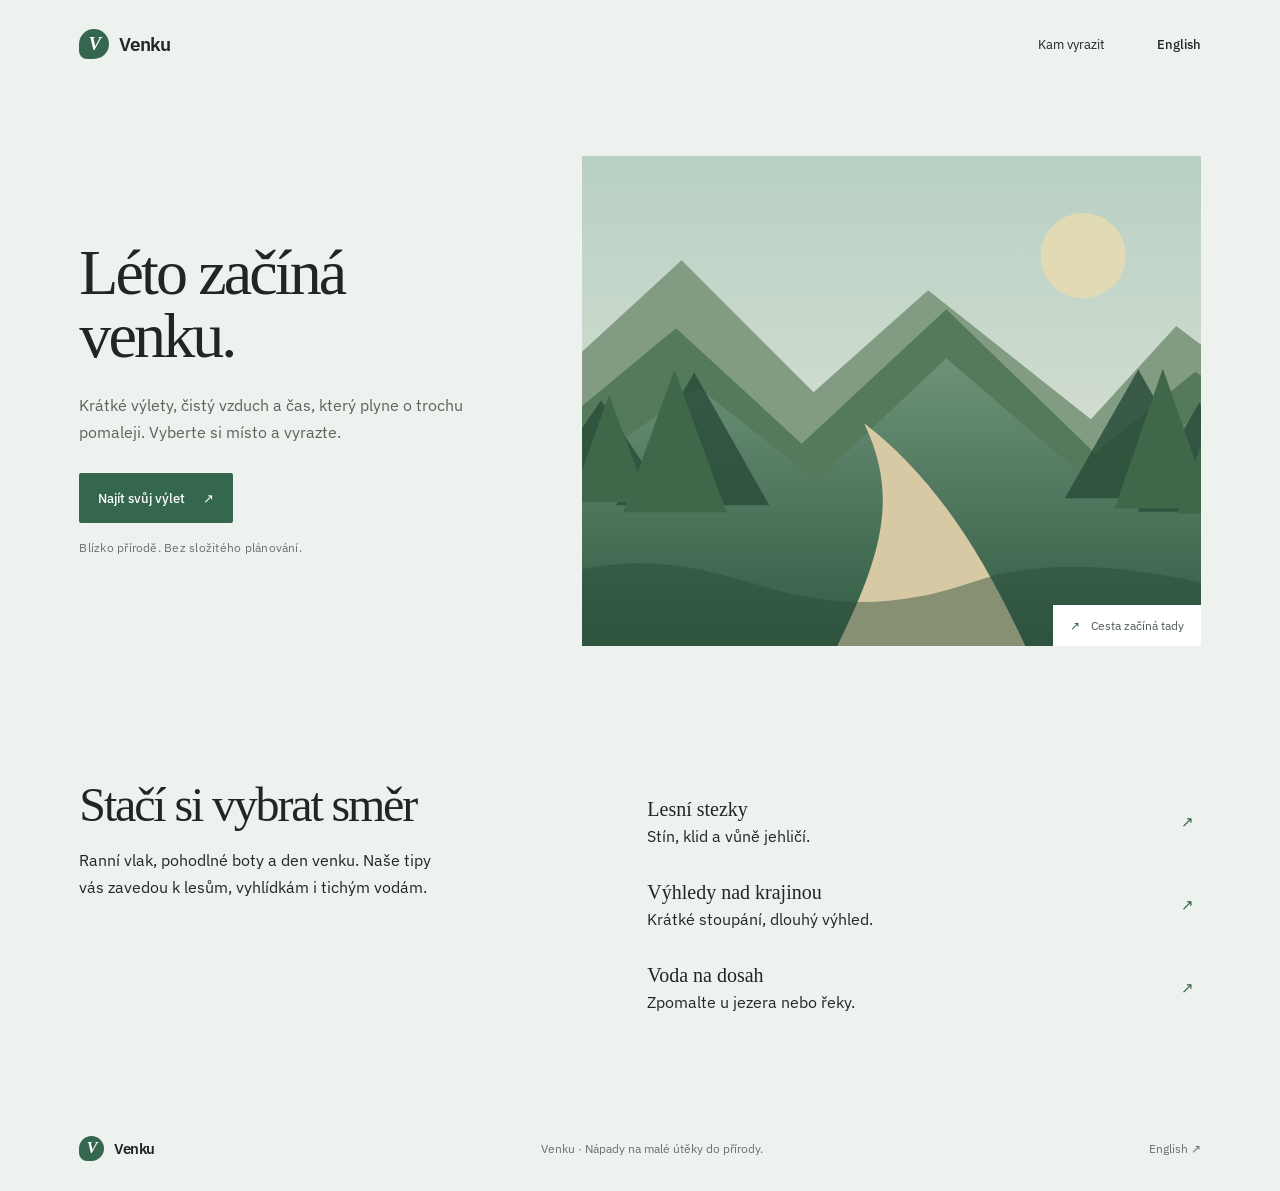
==== prod/index.html @ 4c73d159 "Deploy prod from f54c5ef792f4e6c6436ff315a75f178e300384d8" ====
<!doctype html>
<html lang="cs">
  <head>
    <meta charset="UTF-8" />
    <meta name="viewport" content="width=device-width, initial-scale=1.0" />
    <meta name="theme-color" content="#edf2ee" />
    <meta name="description" content="Venku — fictional campaign site" />
    <title>Venku</title>
    <script type="module" crossorigin src="./assets/index-21YG-1aD.js"></script>
    <link rel="stylesheet" crossorigin href="./assets/index-Dh8BzsJk.css">
  </head>
  <body>
    <div id="root"></div>
  </body>
</html>
---- prod/assets/index-Dh8BzsJk.css ----
@font-face{font-family:IBM Plex Sans;font-style:normal;font-display:swap;font-weight:400;src:url(./ibm-plex-sans-cyrillic-ext-400-normal-g30qAdWV.woff2)format("woff2"),url(./ibm-plex-sans-cyrillic-ext-400-normal-Dsrv2Tcn.woff)format("woff");unicode-range:U+460-52F,U+1C80-1C8A,U+20B4,U+2DE0-2DFF,U+A640-A69F,U+FE2E-FE2F}@font-face{font-family:IBM Plex Sans;font-style:normal;font-display:swap;font-weight:400;src:url(./ibm-plex-sans-cyrillic-400-normal-DZqxrq2p.woff2)format("woff2"),url(./ibm-plex-sans-cyrillic-400-normal-BTotfTJu.woff)format("woff");unicode-range:U+301,U+400-45F,U+490-491,U+4B0-4B1,U+2116}@font-face{font-family:IBM Plex Sans;font-style:normal;font-display:swap;font-weight:400;src:url(./ibm-plex-sans-greek-400-normal-_efipK4i.woff2)format("woff2"),url(./ibm-plex-sans-greek-400-normal-D9ESIMu3.woff)format("woff");unicode-range:U+370-377,U+37A-37F,U+384-38A,U+38C,U+38E-3A1,U+3A3-3FF}@font-face{font-family:IBM Plex Sans;font-style:normal;font-display:swap;font-weight:400;src:url(./ibm-plex-sans-vietnamese-400-normal-DG4YqDda.woff2)format("woff2"),url(./ibm-plex-sans-vietnamese-400-normal-fK1oJ5dG.woff)format("woff");unicode-range:U+102-103,U+110-111,U+128-129,U+168-169,U+1A0-1A1,U+1AF-1B0,U+300-301,U+303-304,U+308-309,U+323,U+329,U+1EA0-1EF9,U+20AB}@font-face{font-family:IBM Plex Sans;font-style:normal;font-display:swap;font-weight:400;src:url(./ibm-plex-sans-latin-ext-400-normal-C5H60-Va.woff2)format("woff2"),url(./ibm-plex-sans-latin-ext-400-normal-RBey6euL.woff)format("woff");unicode-range:U+100-2BA,U+2BD-2C5,U+2C7-2CC,U+2CE-2D7,U+2DD-2FF,U+304,U+308,U+329,U+1D00-1DBF,U+1E00-1E9F,U+1EF2-1EFF,U+2020,U+20A0-20AB,U+20AD-20C0,U+2113,U+2C60-2C7F,U+A720-A7FF}@font-face{font-family:IBM Plex Sans;font-style:normal;font-display:swap;font-weight:400;src:url(./ibm-plex-sans-latin-400-normal-CDDApCn2.woff2)format("woff2"),url(./ibm-plex-sans-latin-400-normal-CYLoc0-x.woff)format("woff");unicode-range:U+??,U+131,U+152-153,U+2BB-2BC,U+2C6,U+2DA,U+2DC,U+304,U+308,U+329,U+2000-206F,U+20AC,U+2122,U+2191,U+2193,U+2212,U+2215,U+FEFF,U+FFFD}@font-face{font-family:IBM Plex Sans;font-style:normal;font-display:swap;font-weight:500;src:url(./ibm-plex-sans-cyrillic-ext-500-normal-Cs5J6C77.woff2)format("woff2"),url(./ibm-plex-sans-cyrillic-ext-500-normal-DB5PtV2g.woff)format("woff");unicode-range:U+460-52F,U+1C80-1C8A,U+20B4,U+2DE0-2DFF,U+A640-A69F,U+FE2E-FE2F}@font-face{font-family:IBM Plex Sans;font-style:normal;font-display:swap;font-weight:500;src:url(./ibm-plex-sans-cyrillic-500-normal-CocWQlwt.woff2)format("woff2"),url(./ibm-plex-sans-cyrillic-500-normal-ByOcLdNv.woff)format("woff");unicode-range:U+301,U+400-45F,U+490-491,U+4B0-4B1,U+2116}@font-face{font-family:IBM Plex Sans;font-style:normal;font-display:swap;font-weight:500;src:url(./ibm-plex-sans-greek-500-normal-JMMifIXV.woff2)format("woff2"),url(./ibm-plex-sans-greek-500-normal-CuWXN6rf.woff)format("woff");unicode-range:U+370-377,U+37A-37F,U+384-38A,U+38C,U+38E-3A1,U+3A3-3FF}@font-face{font-family:IBM Plex Sans;font-style:normal;font-display:swap;font-weight:500;src:url(./ibm-plex-sans-vietnamese-500-normal-e4dixQRQ.woff2)format("woff2"),url(./ibm-plex-sans-vietnamese-500-normal-BEb3_waV.woff)format("woff");unicode-range:U+102-103,U+110-111,U+128-129,U+168-169,U+1A0-1A1,U+1AF-1B0,U+300-301,U+303-304,U+308-309,U+323,U+329,U+1EA0-1EF9,U+20AB}@font-face{font-family:IBM Plex Sans;font-style:normal;font-display:swap;font-weight:500;src:url(./ibm-plex-sans-latin-ext-500-normal-DakdToA3.woff2)format("woff2"),url(./ibm-plex-sans-latin-ext-500-normal-D0aIdm-b.woff)format("woff");unicode-range:U+100-2BA,U+2BD-2C5,U+2C7-2CC,U+2CE-2D7,U+2DD-2FF,U+304,U+308,U+329,U+1D00-1DBF,U+1E00-1E9F,U+1EF2-1EFF,U+2020,U+20A0-20AB,U+20AD-20C0,U+2113,U+2C60-2C7F,U+A720-A7FF}@font-face{font-family:IBM Plex Sans;font-style:normal;font-display:swap;font-weight:500;src:url(./ibm-plex-sans-latin-500-normal-6ng42L7E.woff2)format("woff2"),url(./ibm-plex-sans-latin-500-normal-BgVn5rGT.woff)format("woff");unicode-range:U+??,U+131,U+152-153,U+2BB-2BC,U+2C6,U+2DA,U+2DC,U+304,U+308,U+329,U+2000-206F,U+20AC,U+2122,U+2191,U+2193,U+2212,U+2215,U+FEFF,U+FFFD}@font-face{font-family:IBM Plex Sans;font-style:normal;font-display:swap;font-weight:600;src:url(./ibm-plex-sans-cyrillic-ext-600-normal-DUMzJB7m.woff2)format("woff2"),url(./ibm-plex-sans-cyrillic-ext-600-normal-Bz0x94Yp.woff)format("woff");unicode-range:U+460-52F,U+1C80-1C8A,U+20B4,U+2DE0-2DFF,U+A640-A69F,U+FE2E-FE2F}@font-face{font-family:IBM Plex Sans;font-style:normal;font-display:swap;font-weight:600;src:url(./ibm-plex-sans-cyrillic-600-normal-71GNu3SW.woff2)format("woff2"),url(./ibm-plex-sans-cyrillic-600-normal-BGq0mW3O.woff)format("woff");unicode-range:U+301,U+400-45F,U+490-491,U+4B0-4B1,U+2116}@font-face{font-family:IBM Plex Sans;font-style:normal;font-display:swap;font-weight:600;src:url(./ibm-plex-sans-greek-600-normal-DzTrcv_p.woff2)format("woff2"),url(./ibm-plex-sans-greek-600-normal-D-CqTdkO.woff)format("woff");unicode-range:U+370-377,U+37A-37F,U+384-38A,U+38C,U+38E-3A1,U+3A3-3FF}@font-face{font-family:IBM Plex Sans;font-style:normal;font-display:swap;font-weight:600;src:url(./ibm-plex-sans-vietnamese-600-normal-DpPYBSTl.woff2)format("woff2"),url(./ibm-plex-sans-vietnamese-600-normal-DgdngZtN.woff)format("woff");unicode-range:U+102-103,U+110-111,U+128-129,U+168-169,U+1A0-1A1,U+1AF-1B0,U+300-301,U+303-304,U+308-309,U+323,U+329,U+1EA0-1EF9,U+20AB}@font-face{font-family:IBM Plex Sans;font-style:normal;font-display:swap;font-weight:600;src:url(./ibm-plex-sans-latin-ext-600-normal-DOrvGEcy.woff2)format("woff2"),url(./ibm-plex-sans-latin-ext-600-normal-DIrixKbi.woff)format("woff");unicode-range:U+100-2BA,U+2BD-2C5,U+2C7-2CC,U+2CE-2D7,U+2DD-2FF,U+304,U+308,U+329,U+1D00-1DBF,U+1E00-1E9F,U+1EF2-1EFF,U+2020,U+20A0-20AB,U+20AD-20C0,U+2113,U+2C60-2C7F,U+A720-A7FF}@font-face{font-family:IBM Plex Sans;font-style:normal;font-display:swap;font-weight:600;src:url(./ibm-plex-sans-latin-600-normal-CuJfVYMP.woff2)format("woff2"),url(./ibm-plex-sans-latin-600-normal-Cu4Hd6ag.woff)format("woff");unicode-range:U+??,U+131,U+152-153,U+2BB-2BC,U+2C6,U+2DA,U+2DC,U+304,U+308,U+329,U+2000-206F,U+20AC,U+2122,U+2191,U+2193,U+2212,U+2215,U+FEFF,U+FFFD}:root{color:#202723;font-synthesis:none;text-rendering:optimizelegibility;--ink:#202723;--muted:#68736d;--ground:#edf2ee;--accent:#35674e;--accent-dark:#234b37;--line:#dfe7e1;background:#edf2ee;font-family:IBM Plex Sans,sans-serif}*{box-sizing:border-box}html{scroll-behavior:smooth}body{min-width:320px;margin:0}a{color:inherit}a:focus-visible{outline-offset:4px;outline:3px solid #7aa789}.site-shell{max-width:1440px;margin:0 auto;padding:0 6.2vw}.site-header{justify-content:space-between;align-items:center;min-height:88px;display:flex}.wordmark{letter-spacing:-.04em;align-items:center;gap:10px;font-size:19px;font-weight:600;text-decoration:none;display:inline-flex}.wordmark-mark{background:var(--accent);color:#fff;border-radius:50% 50% 50% 8px;place-items:center;width:30px;height:30px;font-family:Georgia,serif;font-size:19px;font-style:italic;display:grid}.site-header nav{align-items:center;gap:34px;font-size:13px;display:flex}.site-header nav a{text-decoration:none}.site-header nav a:hover,.footer-language:hover{color:var(--accent)}.language-link{padding-left:18px;font-weight:500}.hero{grid-template-columns:minmax(320px,.8fr) minmax(400px,1.2fr);align-items:center;gap:7vw;padding:68px 0 82px;display:grid}.hero-copy{padding:22px 0 28px}h1,h2{letter-spacing:-.045em;margin:0;font-family:Georgia,Times New Roman,serif;font-weight:400}h1{max-width:620px;font-size:clamp(44px,5vw,64px);line-height:.99}.intro{color:#59645d;max-width:420px;margin:24px 0 27px;font-size:16px;line-height:1.7}.primary-link{color:#fff;background:var(--accent);border-radius:2px;align-items:center;gap:18px;min-height:50px;padding:0 19px;font-size:13px;font-weight:500;text-decoration:none;transition:background .18s,transform .18s;display:inline-flex}.primary-link:hover{background:var(--accent-dark);transform:translateY(-2px)}.small-note{color:var(--muted);letter-spacing:.02em;margin:17px 0 0;font-size:12px}.hero-image{margin:0;position:relative}.hero-image img{object-fit:cover;width:100%;height:min(51vw,490px);min-height:330px;display:block}.hero-image figcaption{color:#4f5c53;background:#fff;padding:13px 17px;font-size:12px;position:absolute;bottom:0;right:0}.hero-image figcaption span{color:var(--accent);margin-right:8px}.places{grid-template-columns:.9fr 1.1fr;gap:9vw;padding:52px 0 76px;display:grid}.section-heading h2{max-width:360px;font-size:clamp(34px,4vw,48px);line-height:1.05}.section-heading>p:last-child{max-width:360px;color:var(--ink);margin:17px 0 0;font-size:16px;line-height:1.65}.destination-list{align-self:center;margin:0;padding:0;list-style:none}.destination-list li{grid-template-columns:1fr 20px;align-items:center;gap:12px;min-height:83px;display:grid}.destination-list h3{margin:0 0 5px;font-family:Georgia,Times New Roman,serif;font-size:20px;font-weight:400}.destination-list p{color:var(--ink);margin:0;font-size:16px}.destination-arrow{color:var(--accent);font-size:15px}.site-footer{justify-content:space-between;align-items:center;min-height:86px;display:flex}.site-footer .wordmark{font-size:15px}.site-footer .wordmark-mark{width:25px;height:25px;font-size:16px}.site-footer p,.footer-language{color:var(--muted);font-size:12px}.footer-language{text-decoration:none}@media (width<=1050px){.site-shell{padding:0 22px}.site-header{min-height:72px}.site-header nav{gap:16px}.site-header nav a:first-child{display:none}.hero{grid-template-columns:1fr;gap:31px;padding:49px 0 57px}.hero-copy{padding:0}h1{max-width:560px;font-size:clamp(46px,12vw,68px)}.intro{margin-top:19px;font-size:15px}.hero-image img{height:68vw;min-height:270px;max-height:390px}.places{grid-template-columns:1fr;gap:32px;padding:40px 0 52px}.section-heading h2{font-size:39px}.site-footer{flex-wrap:wrap;gap:8px;min-height:78px;padding:16px 0}.site-footer p{flex-basis:100%;order:3;margin:0}}@media (prefers-reduced-motion:reduce){html{scroll-behavior:auto}.primary-link{transition:none}}
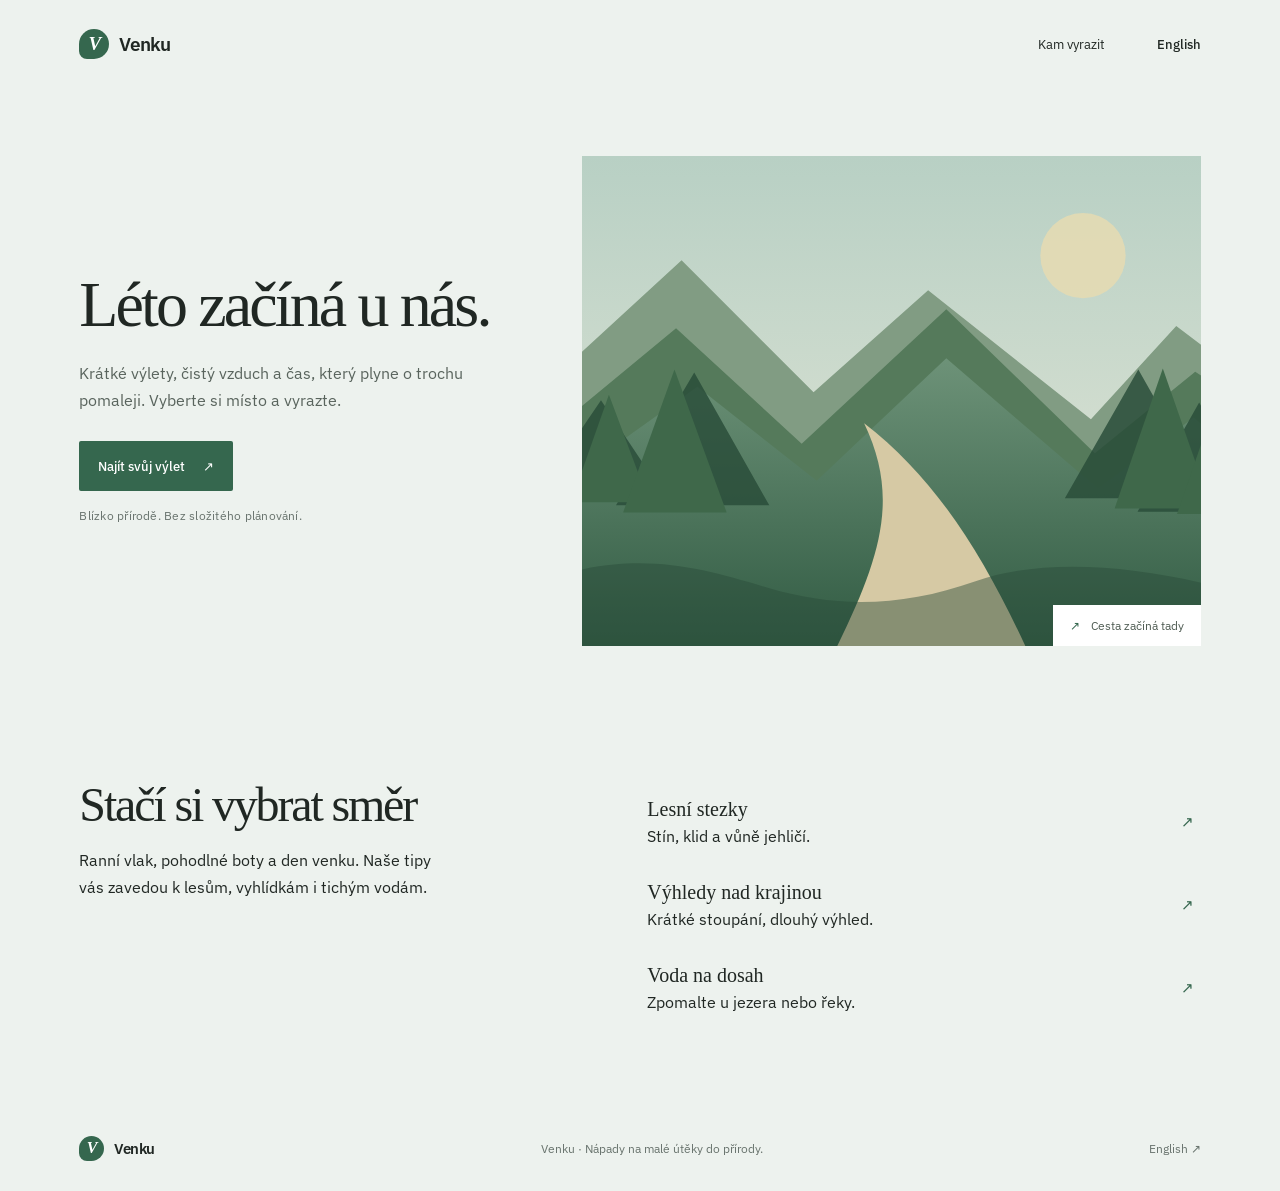
==== commit 8147bd08: "Deploy prod from 8c84c46ddaa9d387c28c71e1909d34024acecff8" ====
--- a/prod/index.html
+++ b/prod/index.html
@@ -6,7 +6,7 @@
     <meta name="theme-color" content="#edf2ee" />
     <meta name="description" content="Venku — fictional campaign site" />
     <title>Venku</title>
-    <script type="module" crossorigin src="./assets/index-21YG-1aD.js"></script>
+    <script type="module" crossorigin src="./assets/index-DG_uCaqq.js"></script>
     <link rel="stylesheet" crossorigin href="./assets/index-Dh8BzsJk.css">
   </head>
   <body>
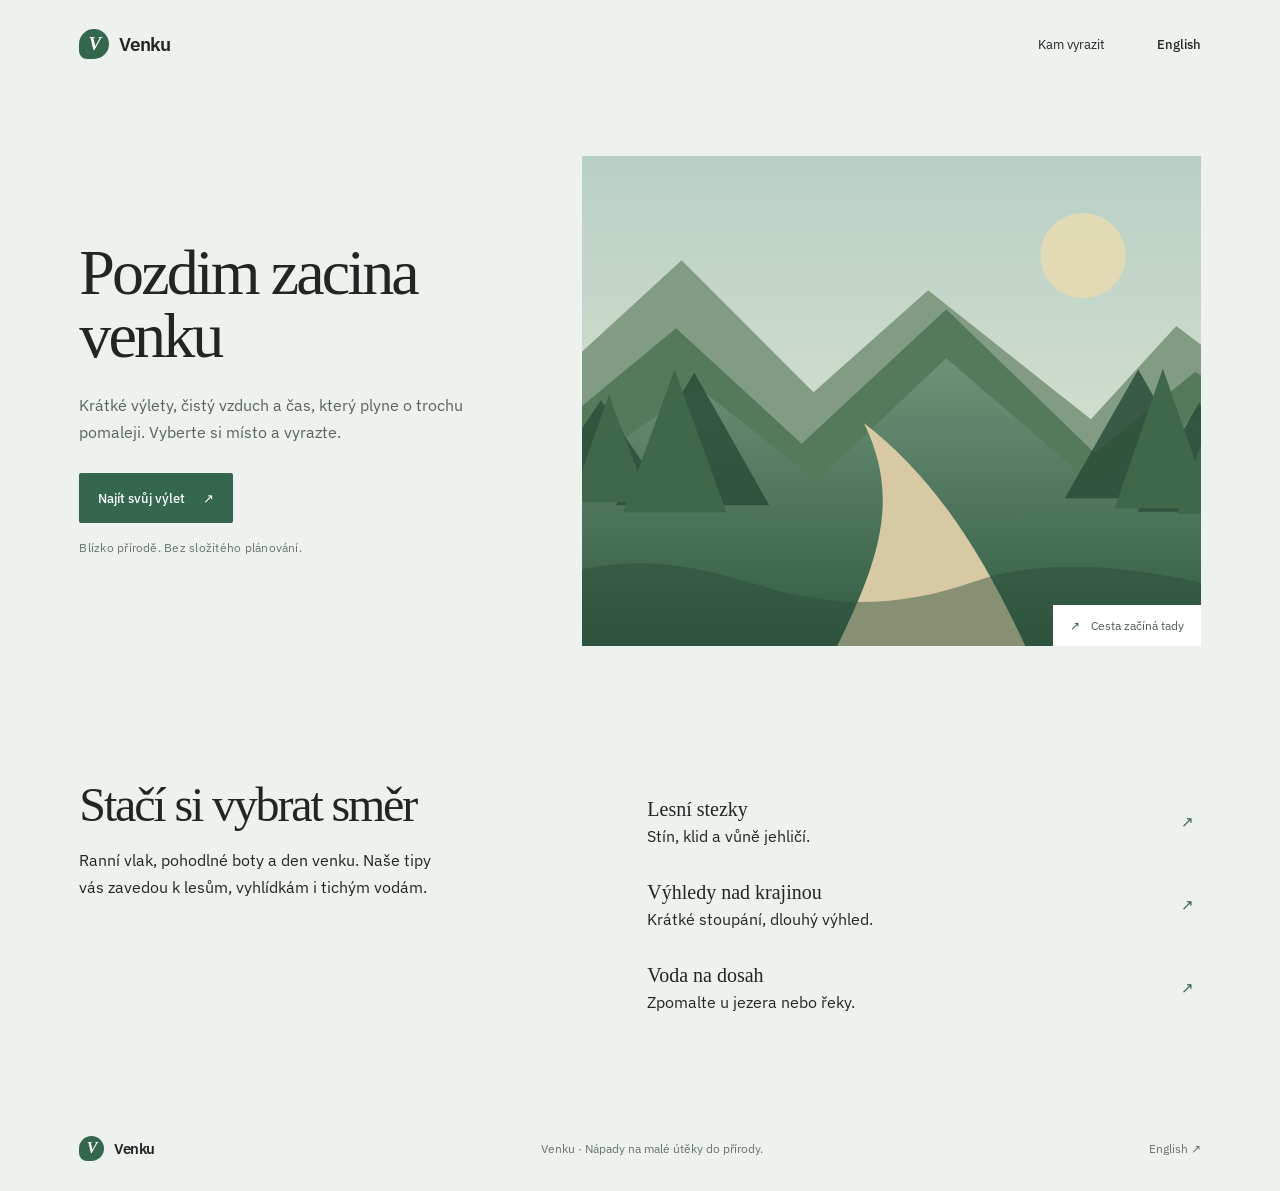
==== commit 1acb8718: "Deploy prod from d35064de631b04ee773474d2c96b7b36b06c3680" ====
--- a/prod/index.html
+++ b/prod/index.html
@@ -6,7 +6,7 @@
     <meta name="theme-color" content="#edf2ee" />
     <meta name="description" content="Venku — fictional campaign site" />
     <title>Venku</title>
-    <script type="module" crossorigin src="./assets/index-DG_uCaqq.js"></script>
+    <script type="module" crossorigin src="./assets/index-DNlz_6Ml.js"></script>
     <link rel="stylesheet" crossorigin href="./assets/index-Dh8BzsJk.css">
   </head>
   <body>
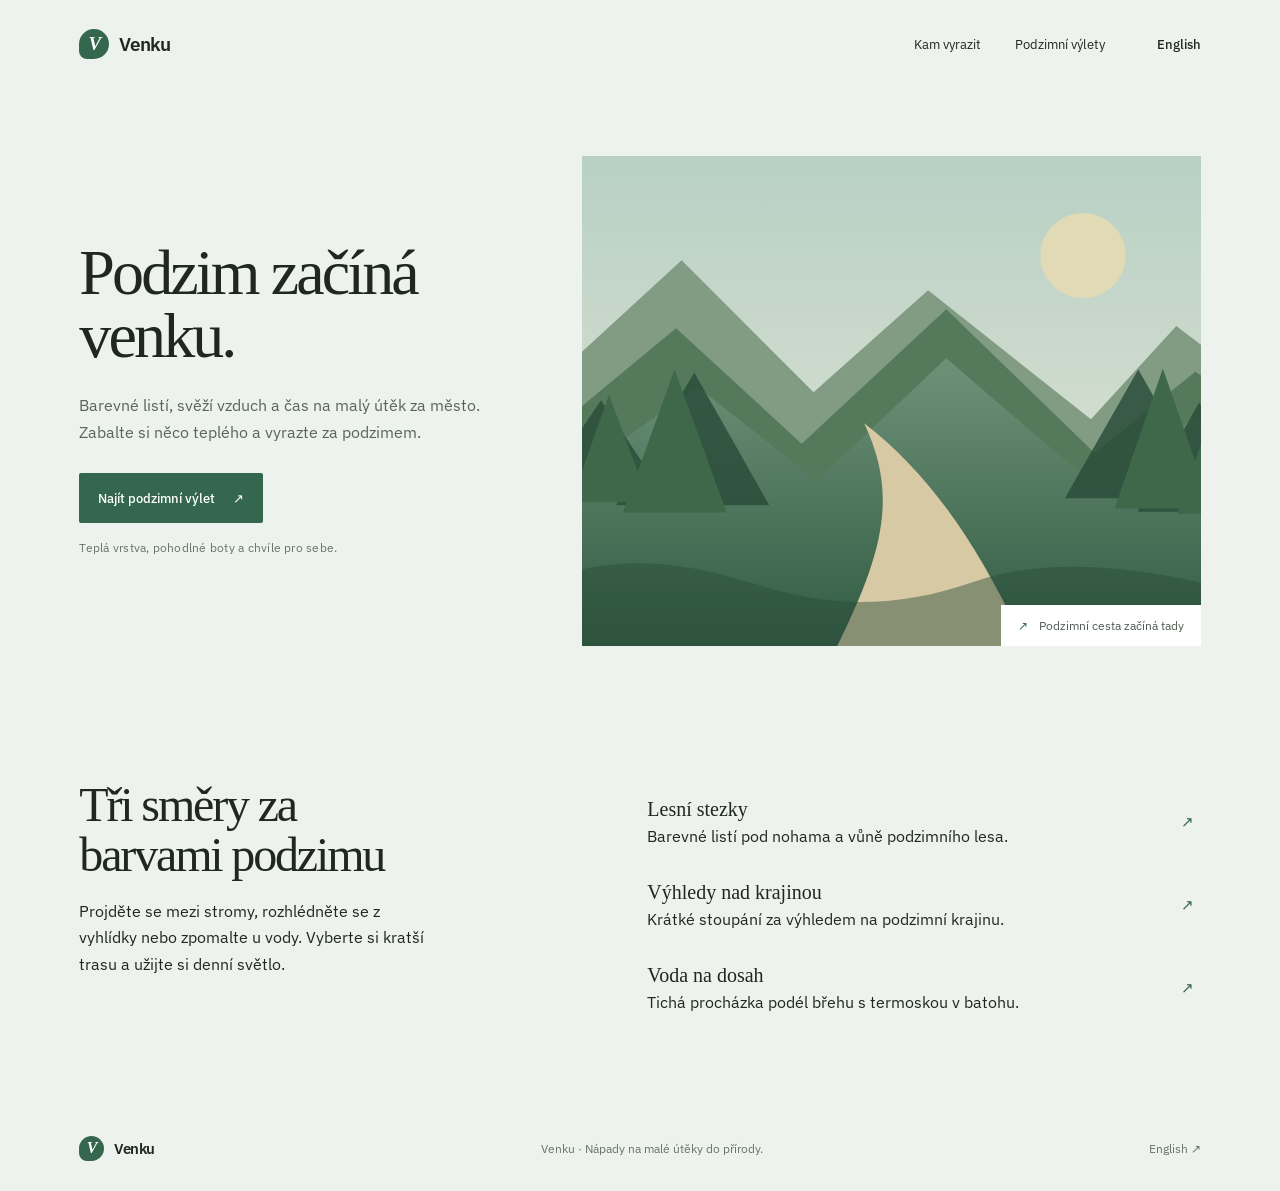
==== commit 35837841: "Deploy prod from 2b4d2e392587caeade20679a44a675f0fb095ca1" ====
--- a/prod/index.html
+++ b/prod/index.html
@@ -6,7 +6,7 @@
     <meta name="theme-color" content="#edf2ee" />
     <meta name="description" content="Venku — fictional campaign site" />
     <title>Venku</title>
-    <script type="module" crossorigin src="./assets/index-DNlz_6Ml.js"></script>
+    <script type="module" crossorigin src="./assets/index-4trgU8i1.js"></script>
     <link rel="stylesheet" crossorigin href="./assets/index-Dh8BzsJk.css">
   </head>
   <body>
